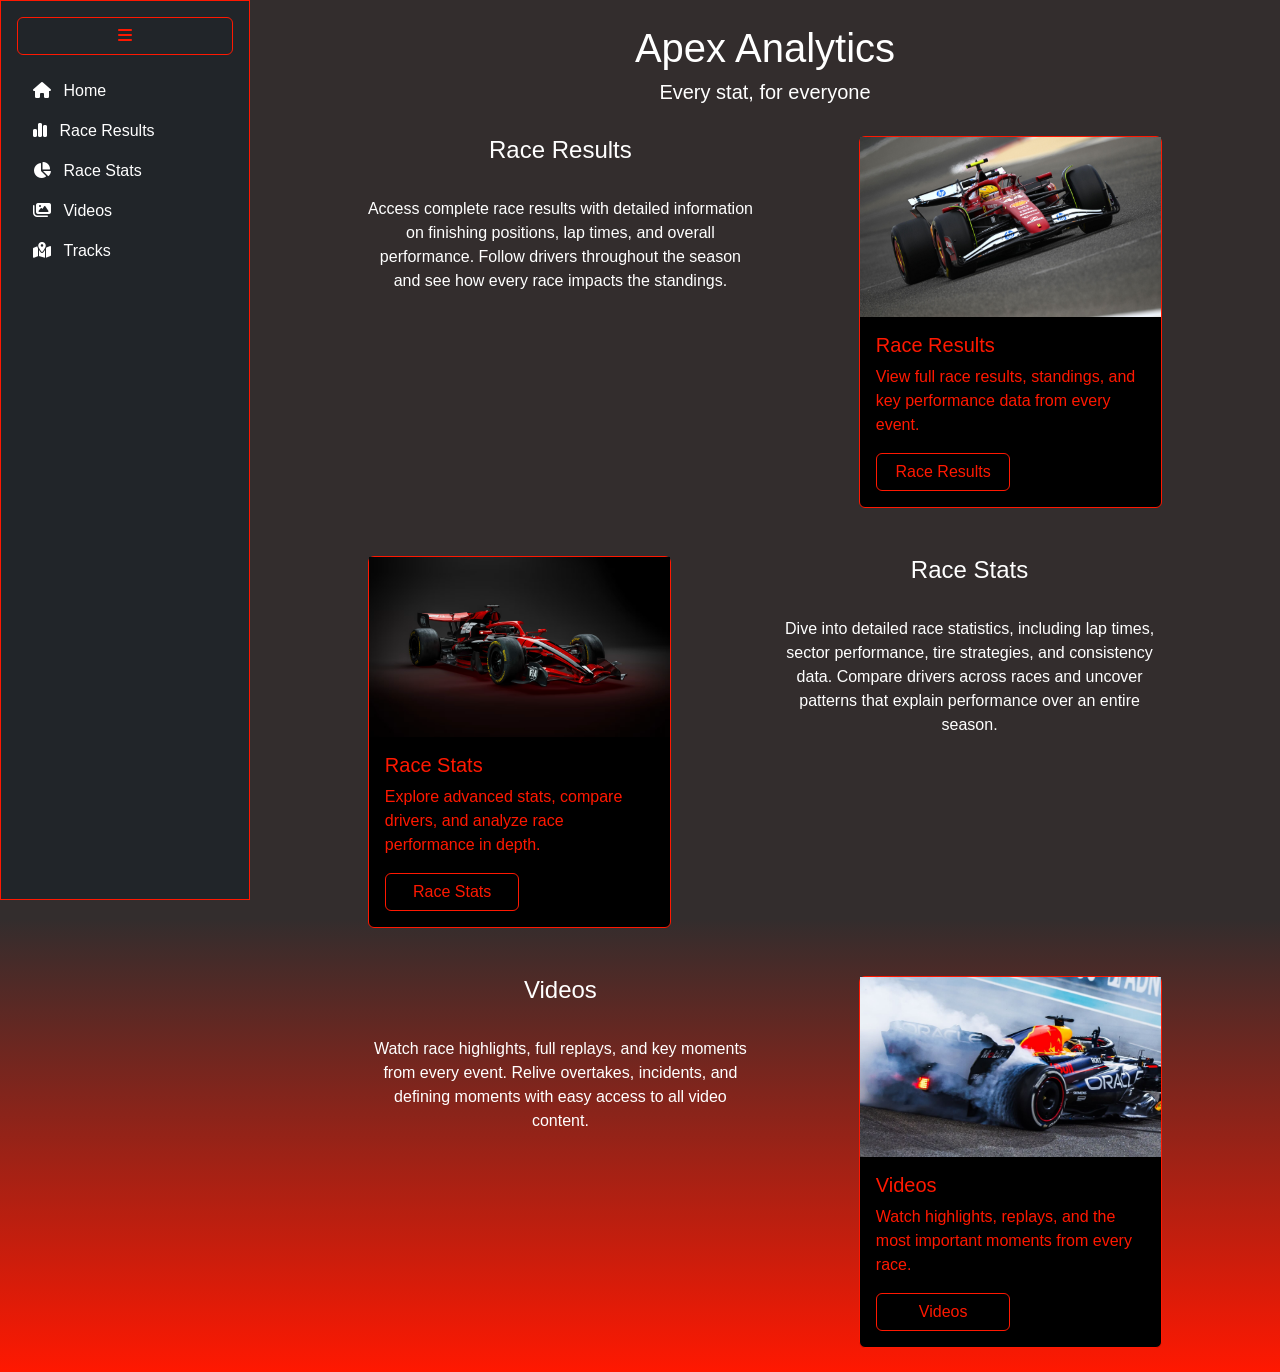
==== index.html @ 7ced5ab9 "mjnhbgvfcd" ====
<!DOCTYPE html>
<html lang="en">

<head>
    <meta charset="UTF-8" />
    <meta name="viewport" content="width=device-width, initial-scale=1.0" />
    <title>Apex Analytics│Every stat, for everyone</title>
    <link rel="icon" type="image/png" href="../Images/Icons/f1.png">

    <!-- Bootstrap -->
    <link href="https://cdn.jsdelivr.net/npm/bootstrap@5.3.8/dist/css/bootstrap.min.css" rel="stylesheet">

    <!-- Icons -->
    <link href="https://cdnjs.cloudflare.com/ajax/libs/font-awesome/6.4.2/css/all.min.css" rel="stylesheet">

    <!-- Css -->
    <link rel="stylesheet" href="/styles.css">
</head>

<body class="gradient-custom m-0">

    <!-- Sidebar -->
    <nav id="navbar"></nav>



    <!-- Body -->
    <main id="content" class="p-4">
        <div class="container">
            
           
            <div class="row">
                <div class="text-center">
                    <h1>Apex Analytics</h1>
                </div>
            </div>

          
            <div class="row">
                <div class="text-center">
                    <h5>Every stat, for everyone</h5>
                </div>
            </div>
        
            <br>
            
            <div class="row">
                <div class="col-1"></div>

                <div class="text-center col-5 hide-on-mobile">
                    <h4>Race Results</h4>
                    <br>
                    <p>
                        Access complete race results with detailed information on finishing positions, lap times, and overall performance. 
                        Follow drivers throughout the season and see how every race impacts the standings.
                    </p>
                    </p>
                </div>

                <div class="col-1"></div>

                <div class="col-md-4">
                    <div class="card bg-secondary text-primary border-primary" aria-hidden="true">
                        <img src="Images/Pictures/F1Results.jpg" style="height: 180px;">
                        <div class="card-body">
                            <h5 class="card-title">
                                Race Results
                            </h5>
                            <p class="card-text">
                                View full race results, standings, and key performance data from every event.
                            </p>
                            <a href="docs/results.html" class="btn btn-orange col-6">Race Results</a>
                        </div>
                    </div>
                </div>

                <div class="col-1"></div>

            </div>

            <br>
            <br>

            <div class="row">
                <div class="col-1"></div>
                <div class="col-md-4">
                    <div class="card bg-secondary text-primary border-primary" aria-hidden="true">
                        <img src="Images/Pictures/F1Stats.jpg" style="height: 180px;">
                        <div class="card-body">
                            <h5 class="card-title placeholder-glow">
                                Race Stats
                            </h5>
                            <p class="card-text placeholder-glow">
                                Explore advanced stats, compare drivers, and analyze race performance in depth.
                            </p>
                            <a href="docs/stats.html" class="btn btn-orange col-6">Race Stats</a>
                        </div>
                    </div>
                </div>

                <div class="col-1"></div>

                <div class="text-center col-5 hide-on-mobile">
                    <h4>Race Stats</h4>
                    <br>
                    <p>
                        Dive into detailed race statistics, including lap times, sector performance, tire strategies, and consistency data. 
                        Compare drivers across races and uncover patterns that explain performance over an entire season.
                    </p>
                </div>
            </div>

            <br>
            <br>

            <div class="row">

                <div class="col-1"></div>

                <div class="text-center col-5 hide-on-mobile">
                    <h4>Videos</h4>
                    <br>
                    <p>
                        Watch race highlights, full replays, and key moments from every event. 
                        Relive overtakes, incidents, and defining moments with easy access to all video content.

                    </p>
                </div>

                <div class="col-1"></div>

                <div class="col-md-4">
                    <div class="card bg-secondary text-primary border-primary" aria-hidden="true">
                        <img src="Images/Pictures/F1Videos.jpg" style="height: 180px;">
                        <div class="card-body">
                            <h5 class="card-title placeholder-glow">
                                Videos
                            </h5>
                            <p class="card-text placeholder-glow">
                                Watch highlights, replays, and the most important moments from every race.
                            </p>
                            <a href="docs/videos.html" class="btn btn-orange col-6">Videos</a>
                        </div>
                    </div>
                </div>
            </div>
        </div>
    </main>

    <!-- Scripts -->
    <script src="/scripts/header.js"></script>
    <script src="https://cdn.jsdelivr.net/npm/bootstrap@5.3.8/dist/js/bootstrap.bundle.min.js"></script>
    <script src="/scripts/placeholder.js"></script>

</body>

</html>
---- styles.css ----
body {
    color: #ffffff;
    font-family: 'Trebuchet MS', sans-serif;
}

@media screen and (max-width: 768px) {
  .hide-on-mobile {
    visibility: hidden;
    display: none;
  }
}

.gradient-custom {
    min-height: 100vh;
    background: #FF1801;
    background: linear-gradient(0deg, rgba(255, 24, 1, 1) 0%, rgba(51, 45, 45, 1) 33%);
    background-repeat: no-repeat;
    background-size: cover;

    background-size: 100%, 100%;
}

.sidebarContent::-webkit-scrollbar{
    display: none;
}

/* Sidebar */
#sidebar {
    width: 250px;
    transition: width 0.3s ease;
    overflow: hidden;
}

/* Collapsed state */
#sidebar.collapsed {
    width: 70px;
}

/* Hide text when collapsed */
#sidebar.collapsed .text {
    opacity: 0;
    pointer-events: none;
}

/* Content positioning */
#content {
    margin-left: 250px;
    transition: margin-left 0.3s ease;
}

/* Content shift when collapsed */
#content.collapsed {
    margin-left: 70px;
}


.nav-pills .nav-link.active {
  background-color: #FF1801;
  color: #000;
}

.nav-pills .nav-link {
  color: #ccc;
}

.nav-pills .nav-link:hover {
  background-color: rgba(255, 136, 0, 0.2);
  color: #fff;
}



.btn-orange {
  color: #FF1801;
  border: 1px solid #FF1801;
  background: transparent;
}

.btn-orange:hover {
  background-color: #FF1801;
  color: #000;
}


.bg-primary {
    background-color: #FF1801 !important;  /* your new primary color */
}

.bg-secondary {
    background-color: rgb(0, 0, 0) !important;
}

.border-primary {
    border-color: #FF1801 !important;
}

.text-primary {
    color: #FF1801 !important;
}
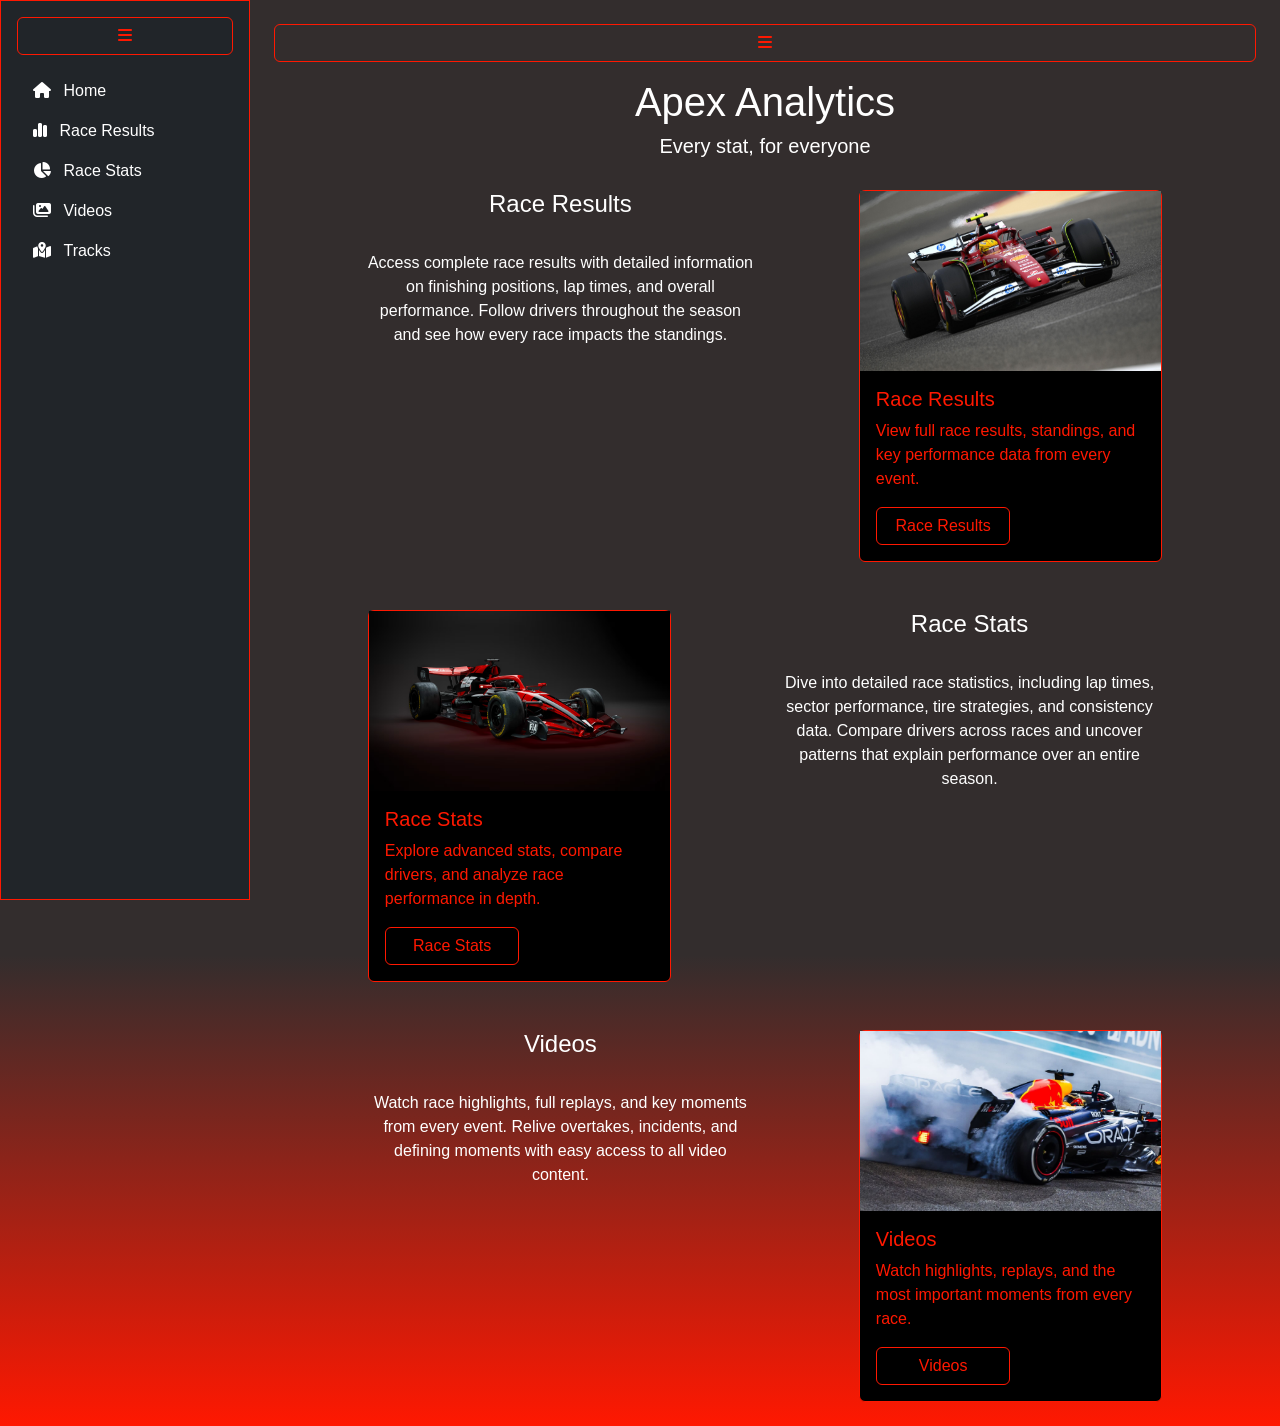
==== commit c3b3b423: "öplokijer" ====
--- a/index.html
+++ b/index.html
@@ -7,14 +7,24 @@
     <title>Apex Analytics│Every stat, for everyone</title>
     <link rel="icon" type="image/png" href="../Images/Icons/f1.png">
 
+    <script src="/scripts/header.js" async></script>
+
     <!-- Bootstrap -->
-    <link href="https://cdn.jsdelivr.net/npm/bootstrap@5.3.8/dist/css/bootstrap.min.css" rel="stylesheet">
+    <link rel="preload" href="https://cdn.jsdelivr.net/npm/bootstrap@5.3.8/dist/css/bootstrap.min.css" as="style"
+        onload="this.onload=null;this.rel='stylesheet'">
 
     <!-- Icons -->
-    <link href="https://cdnjs.cloudflare.com/ajax/libs/font-awesome/6.4.2/css/all.min.css" rel="stylesheet">
+    <link rel="preload" href="https://cdnjs.cloudflare.com/ajax/libs/font-awesome/6.4.2/css/all.min.css" as="style"
+        onload="this.onload=null;this.rel='stylesheet'">
 
     <!-- Css -->
     <link rel="stylesheet" href="/styles.css">
+
+    <noscript>
+        <link rel="stylesheet" href="https://cdn.jsdelivr.net/npm/bootstrap@5.3.8/dist/css/bootstrap.min.css">
+        <link rel="stylesheet" href="https://cdnjs.cloudflare.com/ajax/libs/font-awesome/6.4.2/css/all.min.css">
+    </noscript>
+
 </head>
 
 <body class="gradient-custom m-0">
@@ -25,25 +35,30 @@
 
 
     <!-- Body -->
-    <main id="content" class="p-4">
-        <div class="container">
-            
-           
+    <main id="content" class=" p-4">
+        <div class="container"> 
+
+            <div class="row">
+                <button id="testBtn" class="btn btn-orange w-100 mb-3" aria-label="Toggle menu">
+		        <i class="fas fa-bars"></i>
+                </button>
+            </div>
+
             <div class="row">
                 <div class="text-center">
                     <h1>Apex Analytics</h1>
                 </div>
             </div>
 
-          
+
             <div class="row">
                 <div class="text-center">
                     <h5>Every stat, for everyone</h5>
                 </div>
             </div>
-        
+
             <br>
-            
+
             <div class="row">
                 <div class="col-1"></div>
 
@@ -51,7 +66,8 @@
                     <h4>Race Results</h4>
                     <br>
                     <p>
-                        Access complete race results with detailed information on finishing positions, lap times, and overall performance. 
+                        Access complete race results with detailed information on finishing positions, lap times, and
+                        overall performance.
                         Follow drivers throughout the season and see how every race impacts the standings.
                     </p>
                     </p>
@@ -60,8 +76,8 @@
                 <div class="col-1"></div>
 
                 <div class="col-md-4">
-                    <div class="card bg-secondary text-primary border-primary" aria-hidden="true">
-                        <img src="Images/Pictures/F1Results.jpg" style="height: 180px;">
+                    <div class="z-n1 card bg-secondary text-primary border-primary">
+                        <img src="Images/Pictures/F1Results.jpg" alt="Race Results" style="height: 180px;">
                         <div class="card-body">
                             <h5 class="card-title">
                                 Race Results
@@ -84,8 +100,8 @@
             <div class="row">
                 <div class="col-1"></div>
                 <div class="col-md-4">
-                    <div class="card bg-secondary text-primary border-primary" aria-hidden="true">
-                        <img src="Images/Pictures/F1Stats.jpg" style="height: 180px;">
+                    <div class="z-n1 card bg-secondary text-primary border-primary">
+                        <img src="Images/Pictures/F1Stats.jpg" alt="Race Stats" style="height: 180px;">
                         <div class="card-body">
                             <h5 class="card-title placeholder-glow">
                                 Race Stats
@@ -104,8 +120,10 @@
                     <h4>Race Stats</h4>
                     <br>
                     <p>
-                        Dive into detailed race statistics, including lap times, sector performance, tire strategies, and consistency data. 
-                        Compare drivers across races and uncover patterns that explain performance over an entire season.
+                        Dive into detailed race statistics, including lap times, sector performance, tire strategies,
+                        and consistency data.
+                        Compare drivers across races and uncover patterns that explain performance over an entire
+                        season.
                     </p>
                 </div>
             </div>
@@ -121,7 +139,7 @@
                     <h4>Videos</h4>
                     <br>
                     <p>
-                        Watch race highlights, full replays, and key moments from every event. 
+                        Watch race highlights, full replays, and key moments from every event.
                         Relive overtakes, incidents, and defining moments with easy access to all video content.
 
                     </p>
@@ -130,8 +148,8 @@
                 <div class="col-1"></div>
 
                 <div class="col-md-4">
-                    <div class="card bg-secondary text-primary border-primary" aria-hidden="true">
-                        <img src="Images/Pictures/F1Videos.jpg" style="height: 180px;">
+                    <div class="card bg-secondary text-primary border-primary">
+                        <img src="Images/Pictures/F1Videos.jpg" alt="Videos" style="height: 180px;">
                         <div class="card-body">
                             <h5 class="card-title placeholder-glow">
                                 Videos
@@ -148,7 +166,7 @@
     </main>
 
     <!-- Scripts -->
-    <script src="/scripts/header.js"></script>
+    
     <script src="https://cdn.jsdelivr.net/npm/bootstrap@5.3.8/dist/js/bootstrap.bundle.min.js"></script>
     <script src="/scripts/placeholder.js"></script>
 
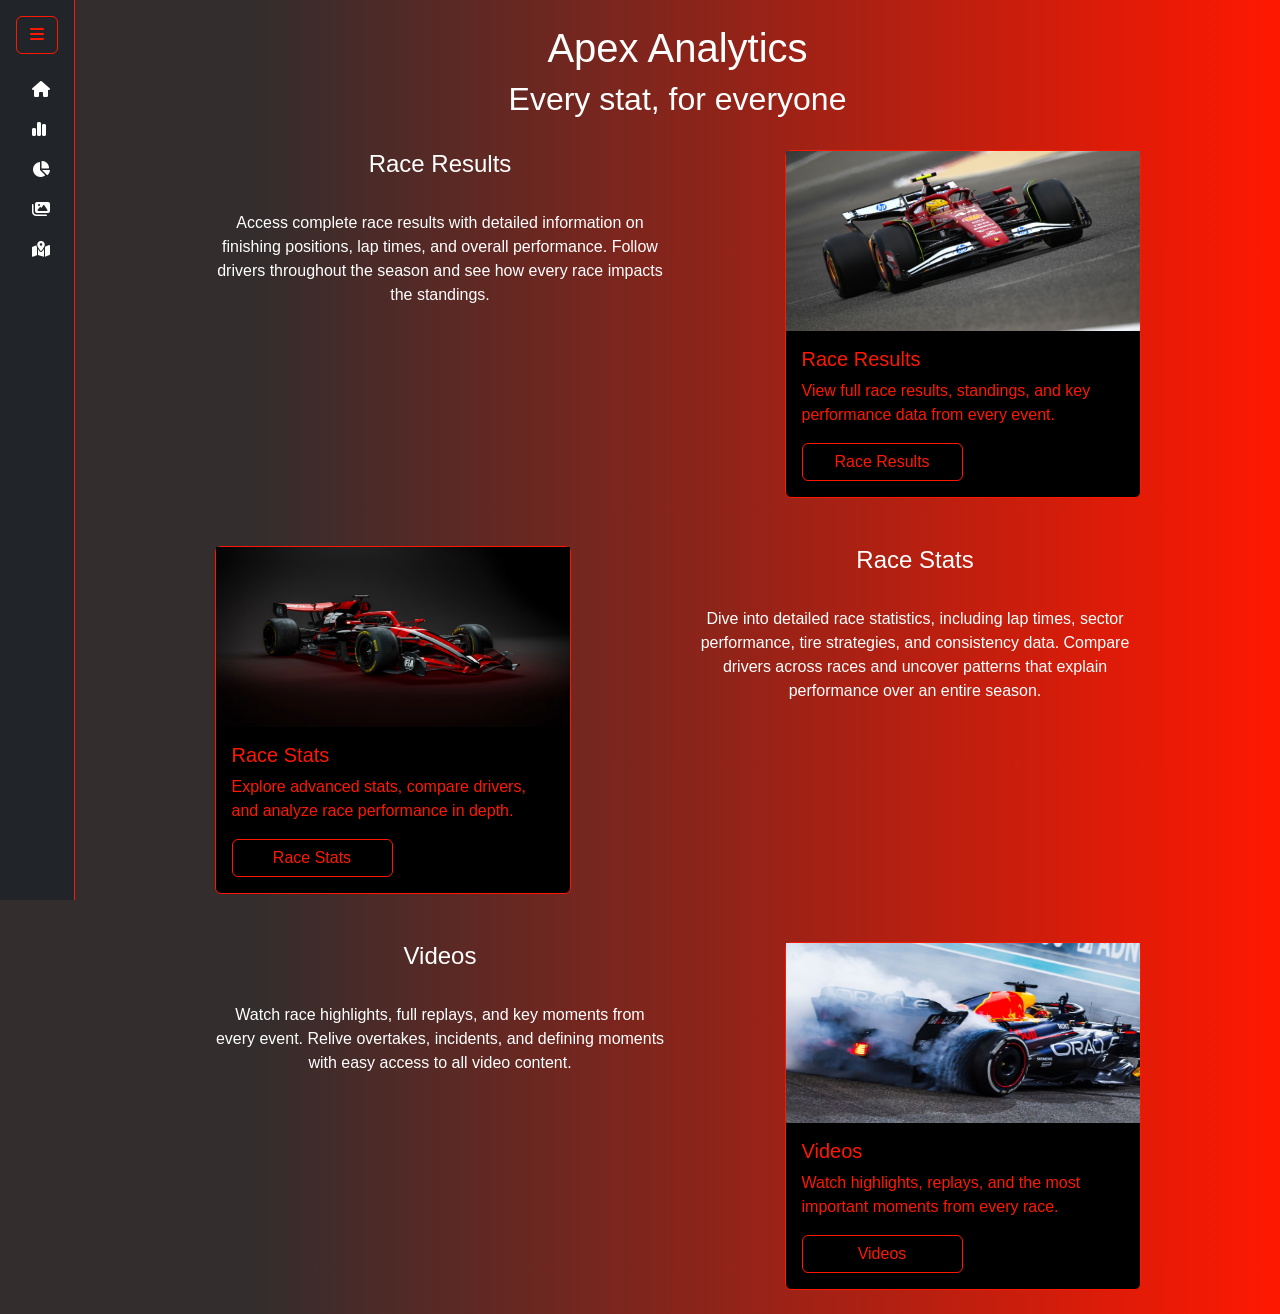
==== commit dfee7682: "fixed navbar" ====
--- a/index.html
+++ b/index.html
@@ -7,7 +7,7 @@
     <title>Apex Analytics│Every stat, for everyone</title>
     <link rel="icon" type="image/png" href="../Images/Icons/f1.png">
 
-    <script src="/scripts/header.js" async></script>
+    
 
     <!-- Bootstrap -->
     <link rel="preload" href="https://cdn.jsdelivr.net/npm/bootstrap@5.3.8/dist/css/bootstrap.min.css" as="style"
@@ -30,19 +30,13 @@
 <body class="gradient-custom m-0">
 
     <!-- Sidebar -->
-    <nav id="navbar"></nav>
+    <div id="navbar"></div>
 
 
 
     <!-- Body -->
-    <main id="content" class=" p-4">
-        <div class="container"> 
-
-            <div class="row">
-                <button id="testBtn" class="btn btn-orange w-100 mb-3" aria-label="Toggle menu">
-		        <i class="fas fa-bars"></i>
-                </button>
-            </div>
+    <main id="content" class="p-4">
+        <div class="container w-100"> 
 
             <div class="row">
                 <div class="text-center">
@@ -53,7 +47,7 @@
 
             <div class="row">
                 <div class="text-center">
-                    <h5>Every stat, for everyone</h5>
+                    <h2>Every stat, for everyone</h2>
                 </div>
             </div>
 
@@ -166,7 +160,7 @@
     </main>
 
     <!-- Scripts -->
-    
+    <script src="/scripts/header.js"></script>
     <script src="https://cdn.jsdelivr.net/npm/bootstrap@5.3.8/dist/js/bootstrap.bundle.min.js"></script>
     <script src="/scripts/placeholder.js"></script>
 
--- a/styles.css
+++ b/styles.css
@@ -13,7 +13,7 @@
 .gradient-custom {
     min-height: 100vh;
     background: #FF1801;
-    background: linear-gradient(0deg, rgba(255, 24, 1, 1) 0%, rgba(51, 45, 45, 1) 33%);
+    background: linear-gradient(270deg,rgba(255, 24, 1, 1) 0%, rgba(51, 45, 45, 1) 80%);
     background-repeat: no-repeat;
     background-size: cover;
 
@@ -24,33 +24,40 @@
     display: none;
 }
 
-/* Sidebar */
-#sidebar {
-    width: 250px;
+#newSidebar {
+    width: 75px;
     transition: width 0.3s ease;
     overflow: hidden;
 }
 
-/* Collapsed state */
-#sidebar.collapsed {
-    width: 70px;
+#newSidebar .text {
+    display: none;
+    opacity: 0;
 }
 
-/* Hide text when collapsed */
+#newSidebar.collapsed {
+    width: 250px;
+}
+
+#newSidebar.collapsed .text {
+    display: inline;
+    opacity: 1;
+}
+
+
 #sidebar.collapsed .text {
     opacity: 0;
     pointer-events: none;
 }
 
-/* Content positioning */
+
 #content {
-    margin-left: 250px;
     transition: margin-left 0.3s ease;
+    margin-left: 75px;
 }
 
-/* Content shift when collapsed */
 #content.collapsed {
-    margin-left: 70px;
+    margin-left: 250px;
 }
 
 
@@ -83,7 +90,7 @@
 
 
 .bg-primary {
-    background-color: #FF1801 !important;  /* your new primary color */
+    background-color: #FF1801 !important;
 }
 
 .bg-secondary {
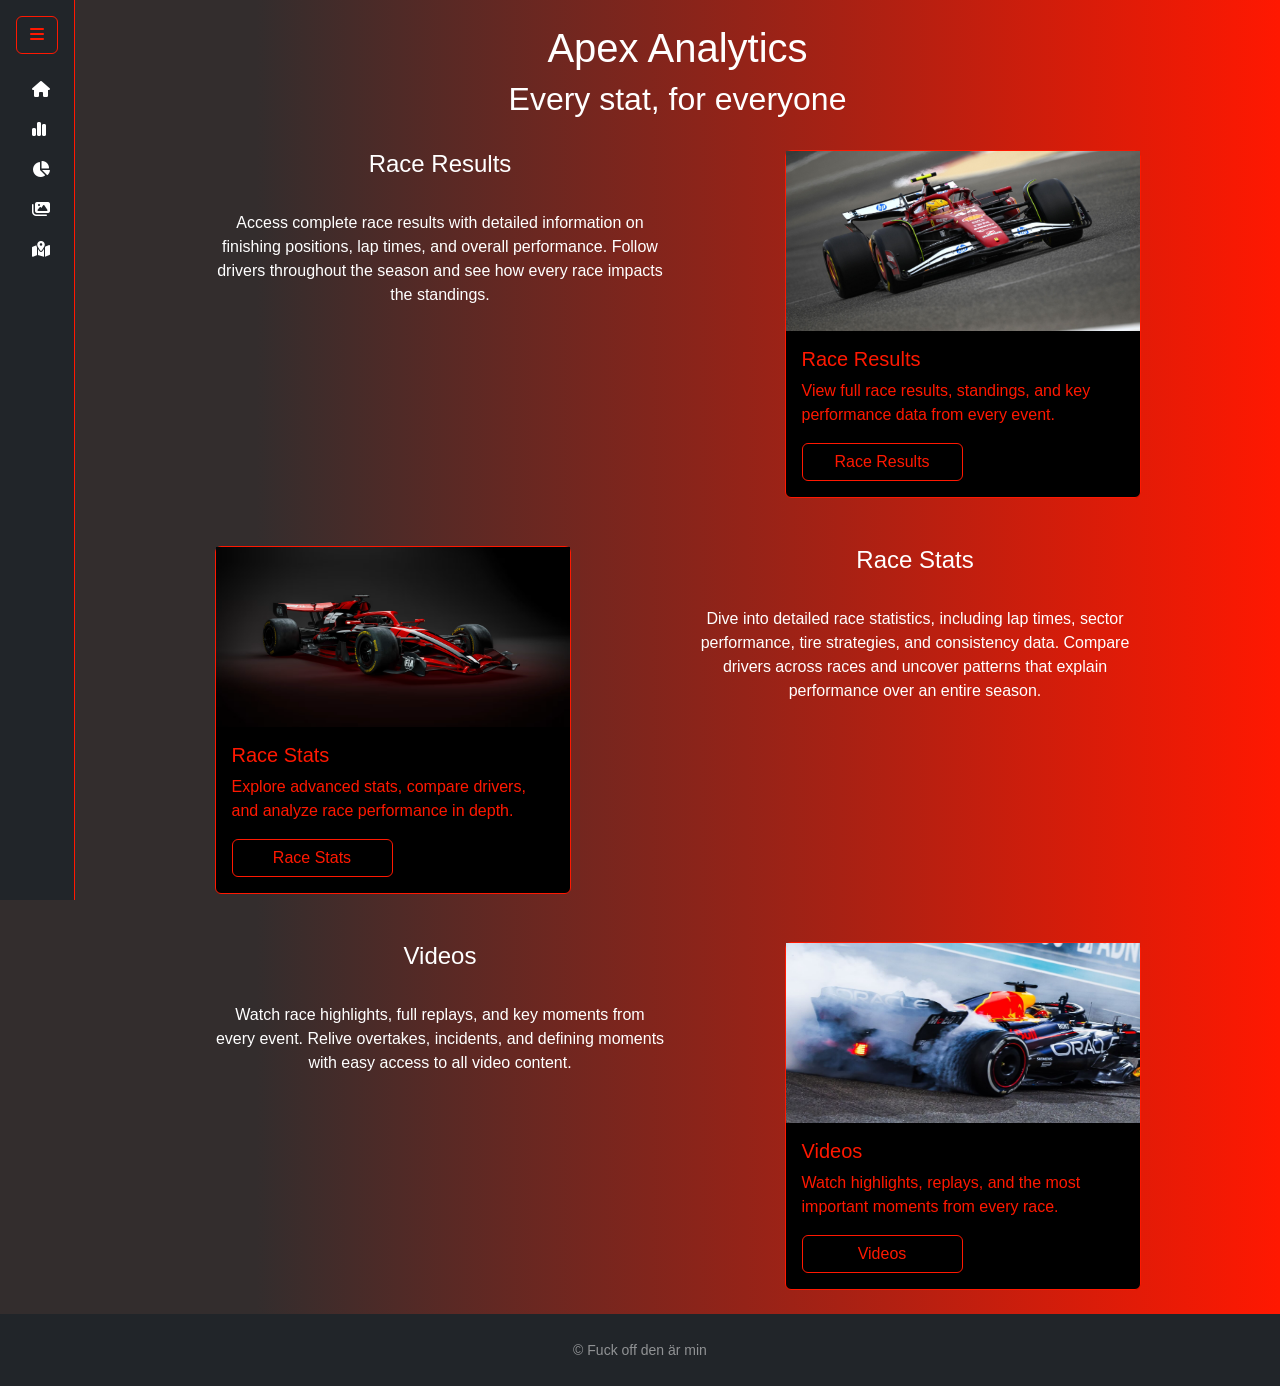
==== commit d68195d0: "njowf" ====
--- a/index.html
+++ b/index.html
@@ -9,15 +9,15 @@
 
     
 
-    <!-- Bootstrap -->
+
     <link rel="preload" href="https://cdn.jsdelivr.net/npm/bootstrap@5.3.8/dist/css/bootstrap.min.css" as="style"
         onload="this.onload=null;this.rel='stylesheet'">
 
-    <!-- Icons -->
+
     <link rel="preload" href="https://cdnjs.cloudflare.com/ajax/libs/font-awesome/6.4.2/css/all.min.css" as="style"
         onload="this.onload=null;this.rel='stylesheet'">
 
-    <!-- Css -->
+
     <link rel="stylesheet" href="/styles.css">
 
     <noscript>
@@ -29,12 +29,11 @@
 
 <body class="gradient-custom m-0">
 
-    <!-- Sidebar -->
-    <div id="navbar"></div>
+    <nav id="navbar"></nav>
 
 
 
-    <!-- Body -->
+
     <main id="content" class="p-4">
         <div class="container w-100"> 
 
@@ -70,7 +69,7 @@
                 <div class="col-1"></div>
 
                 <div class="col-md-4">
-                    <div class="z-n1 card bg-secondary text-primary border-primary">
+                    <div class="card bg-secondary text-primary border-primary">
                         <img src="Images/Pictures/F1Results.jpg" alt="Race Results" style="height: 180px;">
                         <div class="card-body">
                             <h5 class="card-title">
@@ -94,7 +93,7 @@
             <div class="row">
                 <div class="col-1"></div>
                 <div class="col-md-4">
-                    <div class="z-n1 card bg-secondary text-primary border-primary">
+                    <div class="card bg-secondary text-primary border-primary">
                         <img src="Images/Pictures/F1Stats.jpg" alt="Race Stats" style="height: 180px;">
                         <div class="card-body">
                             <h5 class="card-title placeholder-glow">
@@ -157,10 +156,13 @@
                 </div>
             </div>
         </div>
+
     </main>
 
-    <!-- Scripts -->
+    <footer id="footer"></footer>
+
     <script src="/scripts/header.js"></script>
+    <script src="/scripts/footer.js"></script>
     <script src="https://cdn.jsdelivr.net/npm/bootstrap@5.3.8/dist/js/bootstrap.bundle.min.js"></script>
     <script src="/scripts/placeholder.js"></script>
 
--- a/styles.css
+++ b/styles.css
@@ -51,9 +51,22 @@
 }
 
 
+#wrapper {
+    min-height: 100vh;
+    display: flex;
+    flex-direction: column;
+}
+
+
 #content {
     transition: margin-left 0.3s ease;
     margin-left: 75px;
+
+
+}
+
+footer {
+    margin-top: auto;
 }
 
 #content.collapsed {
